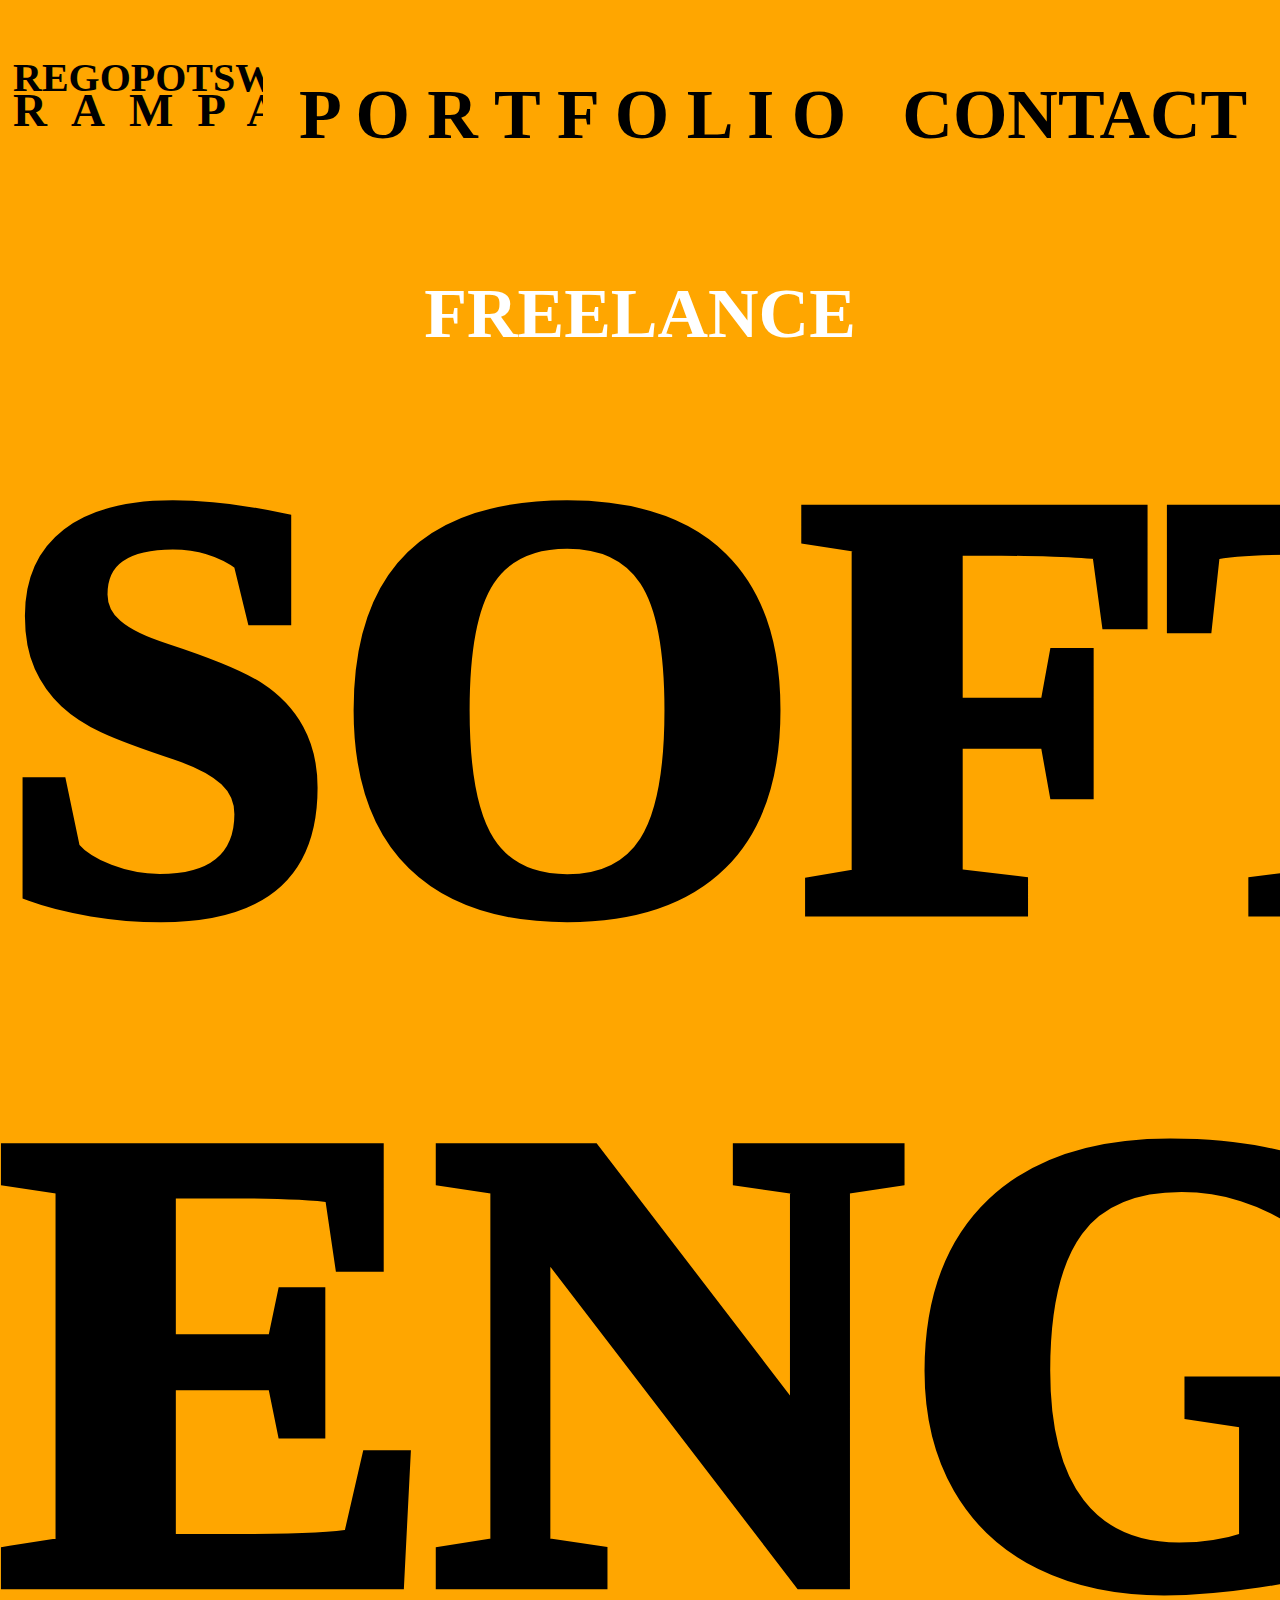
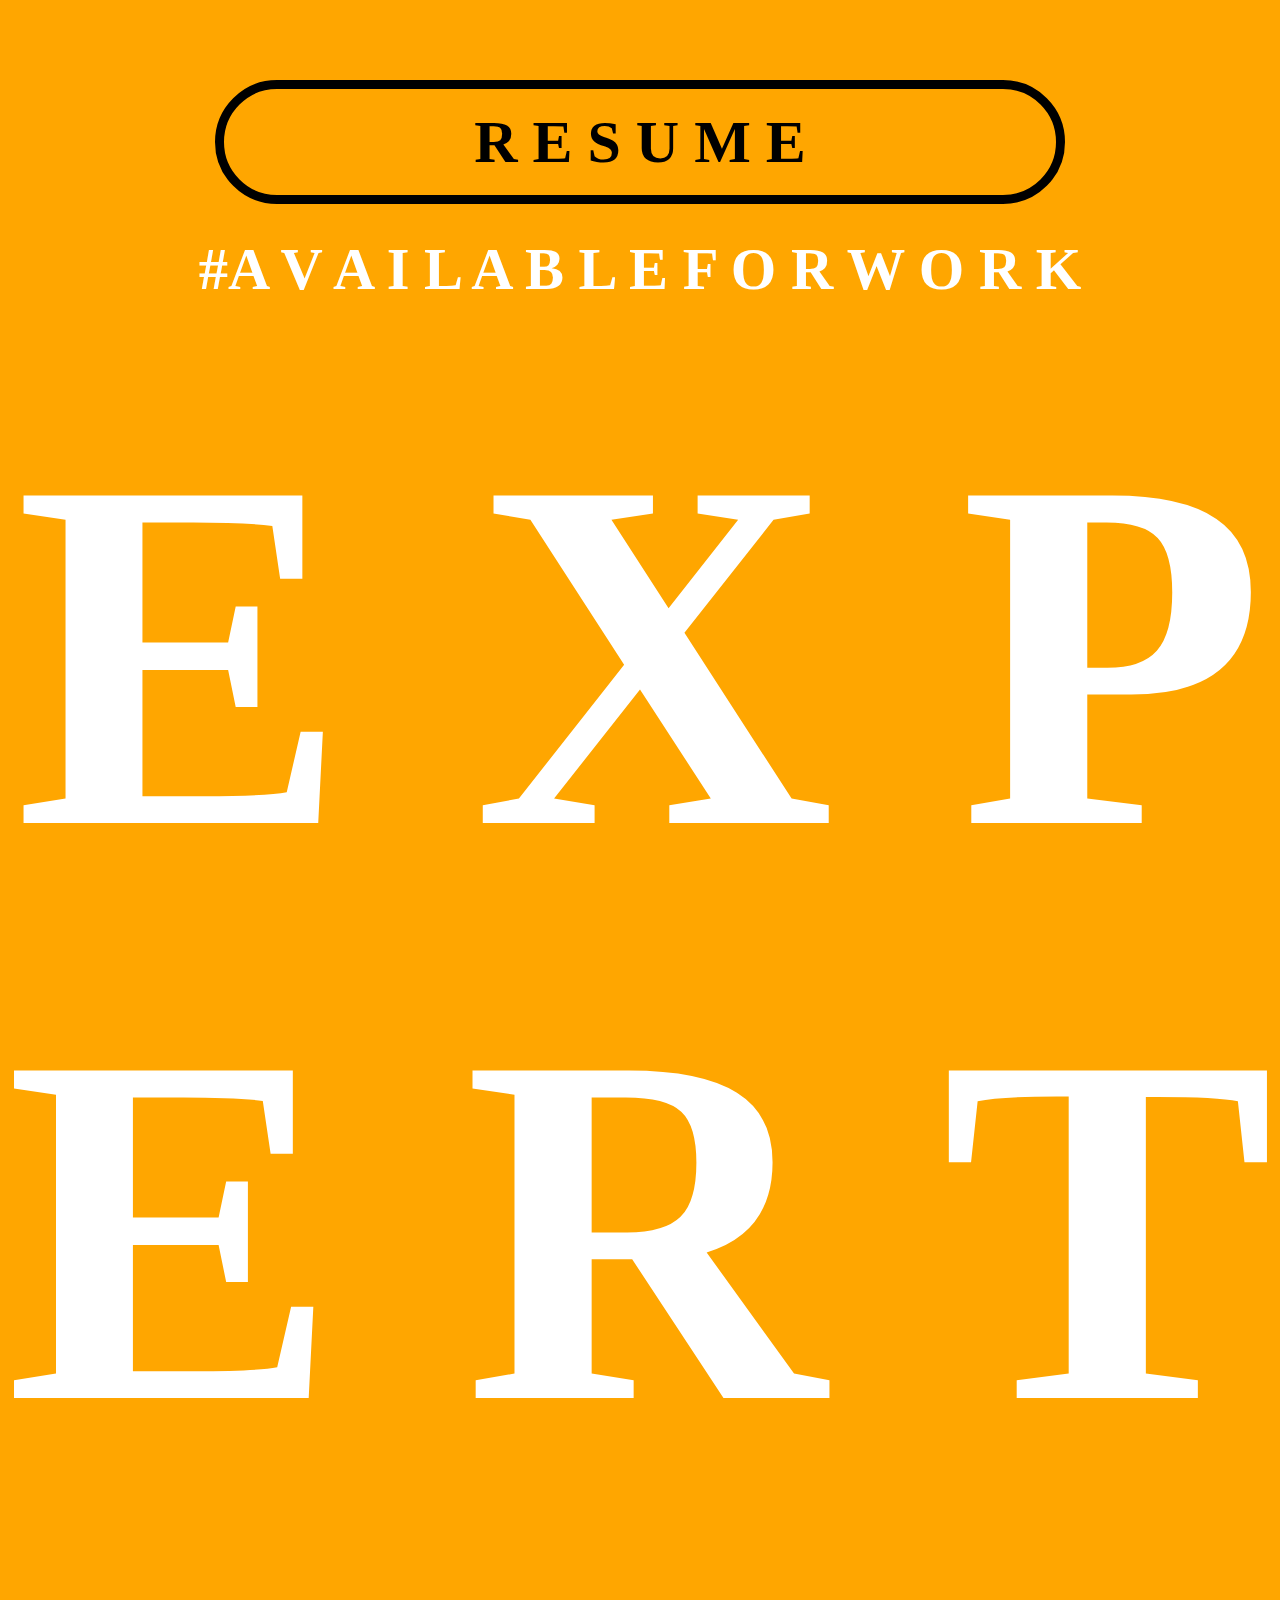
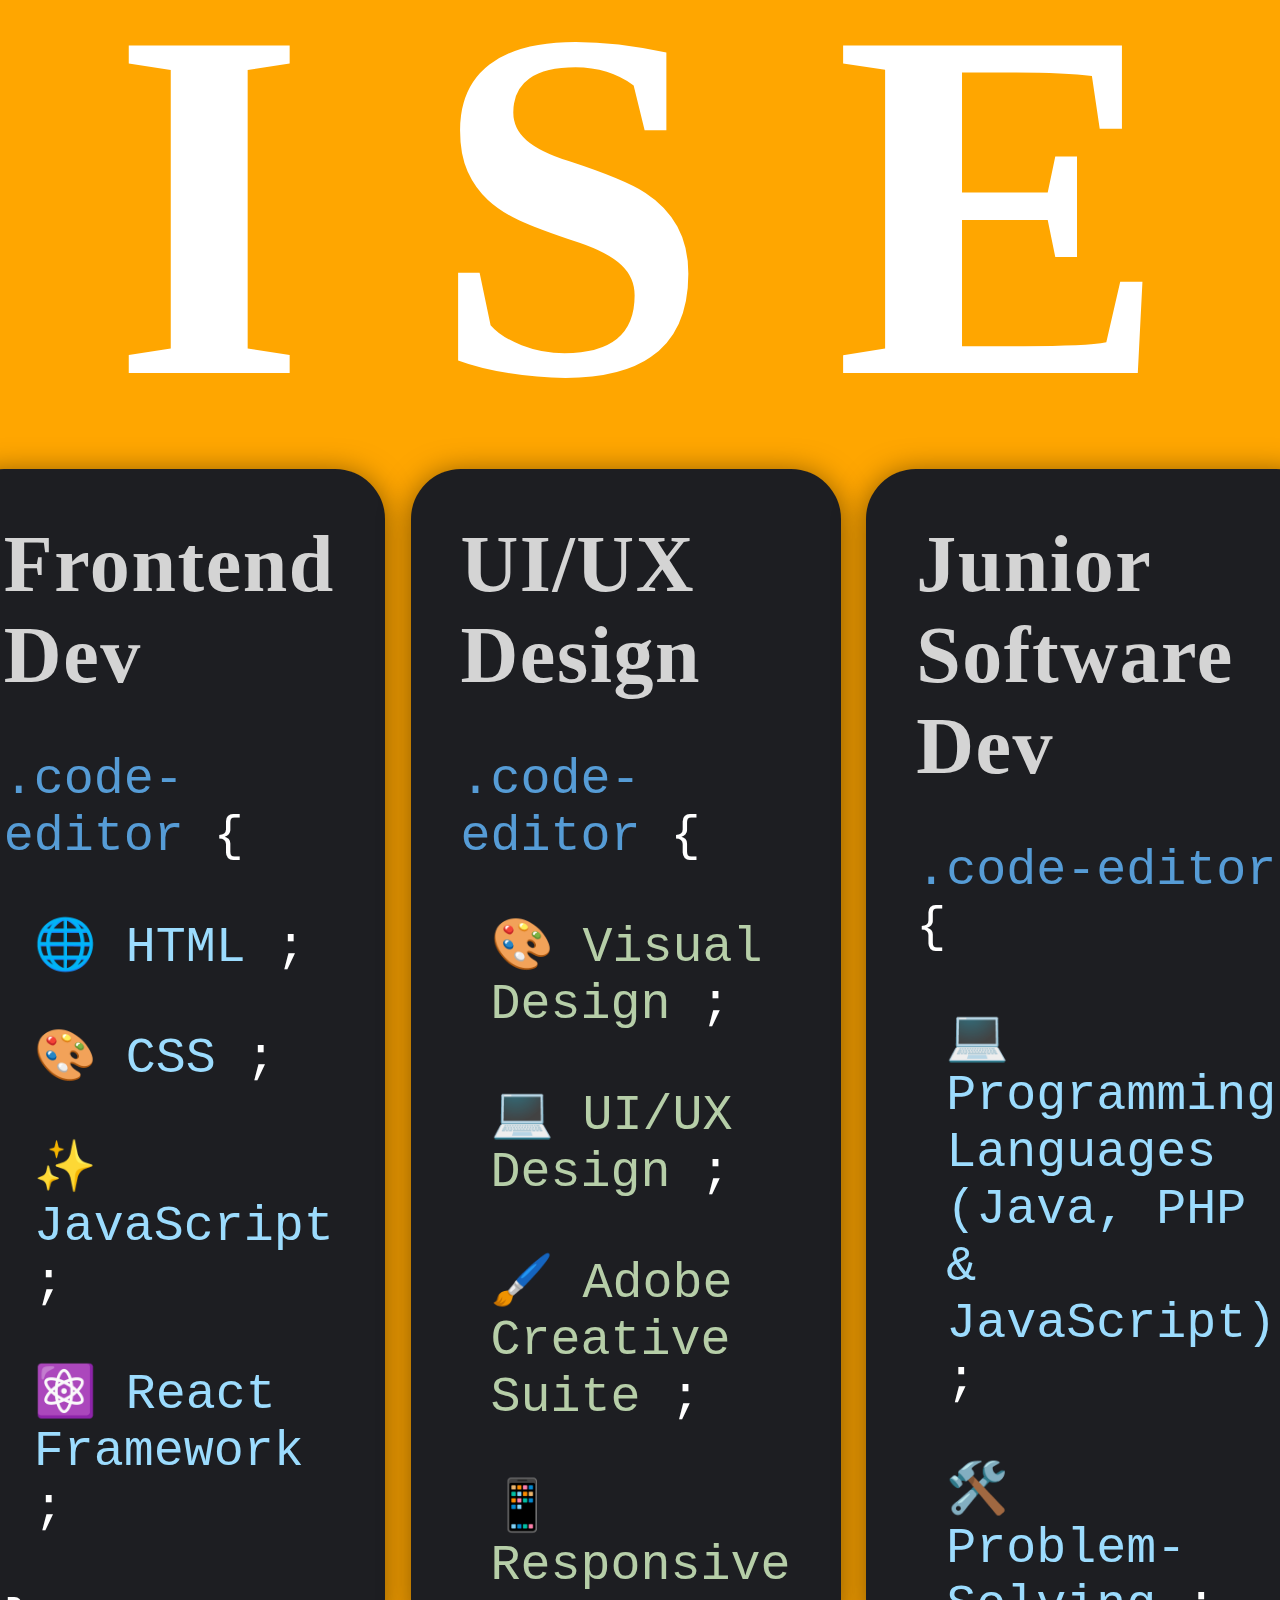
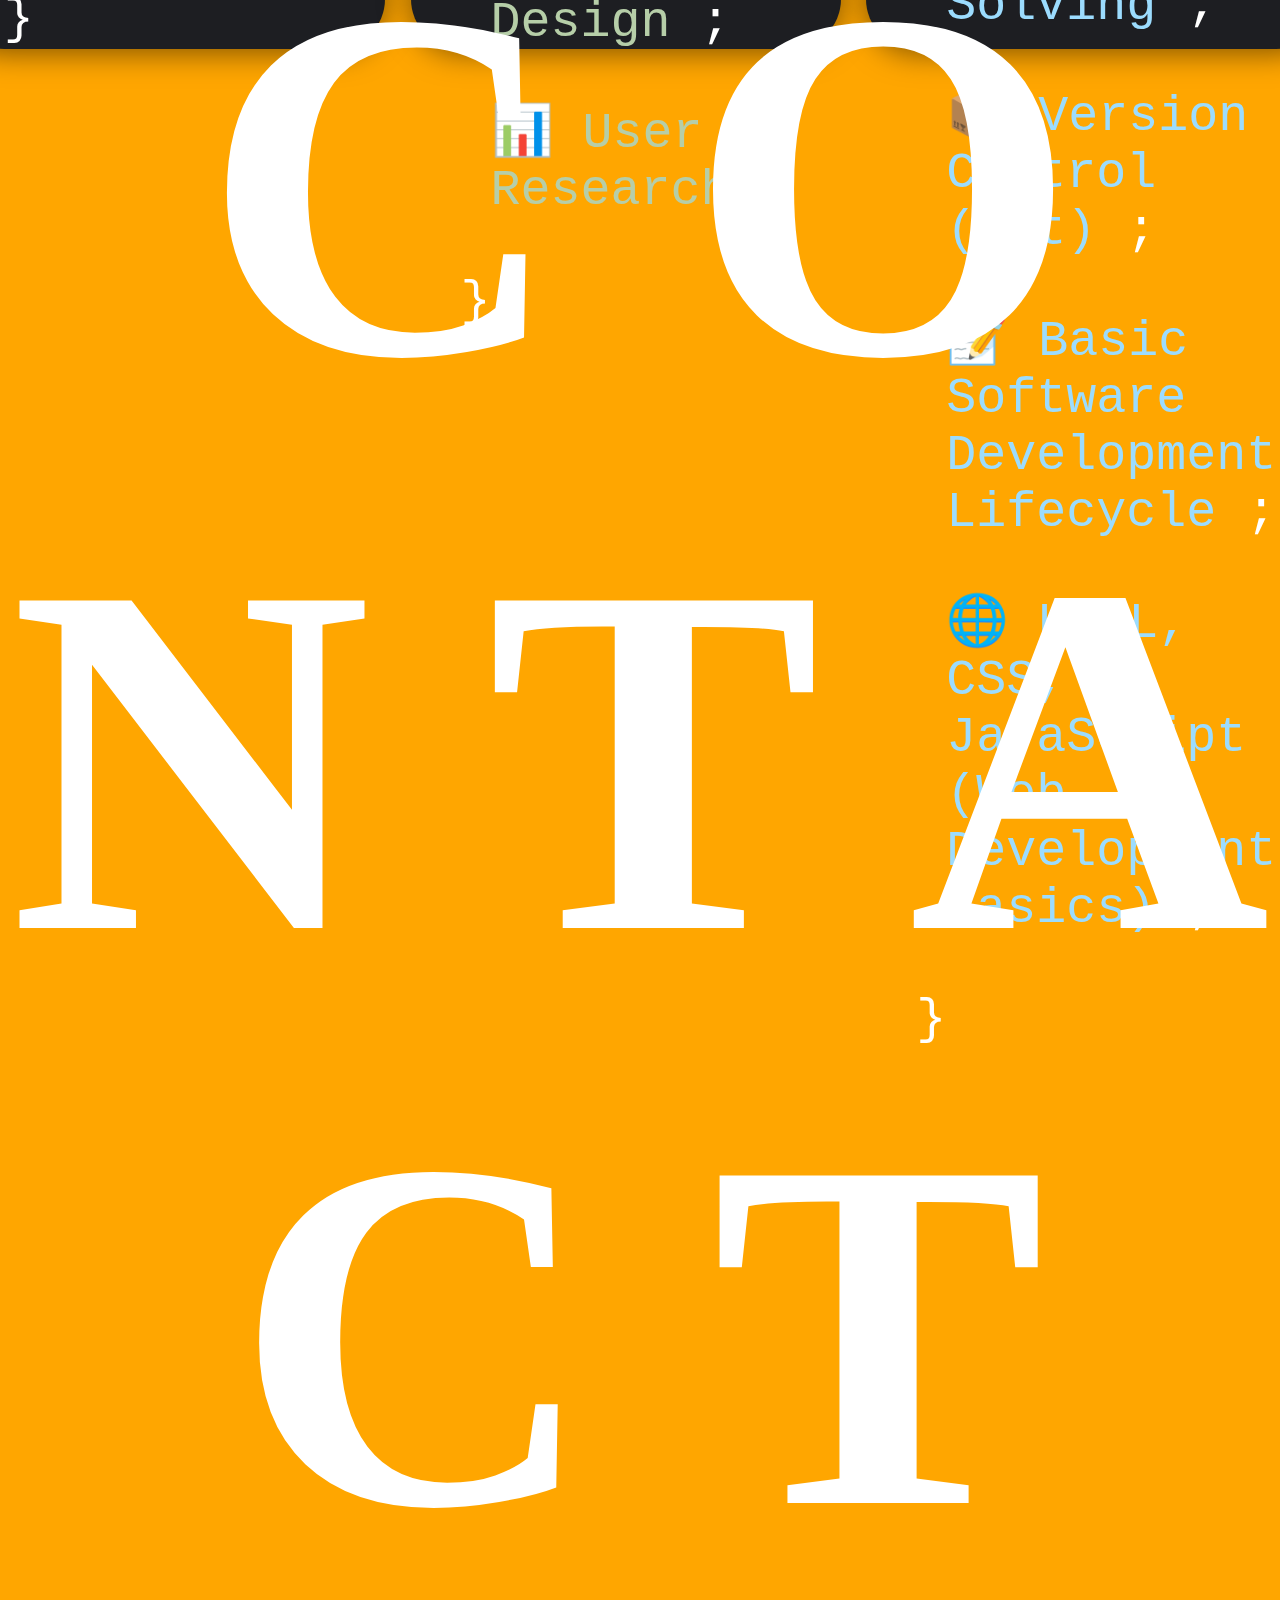
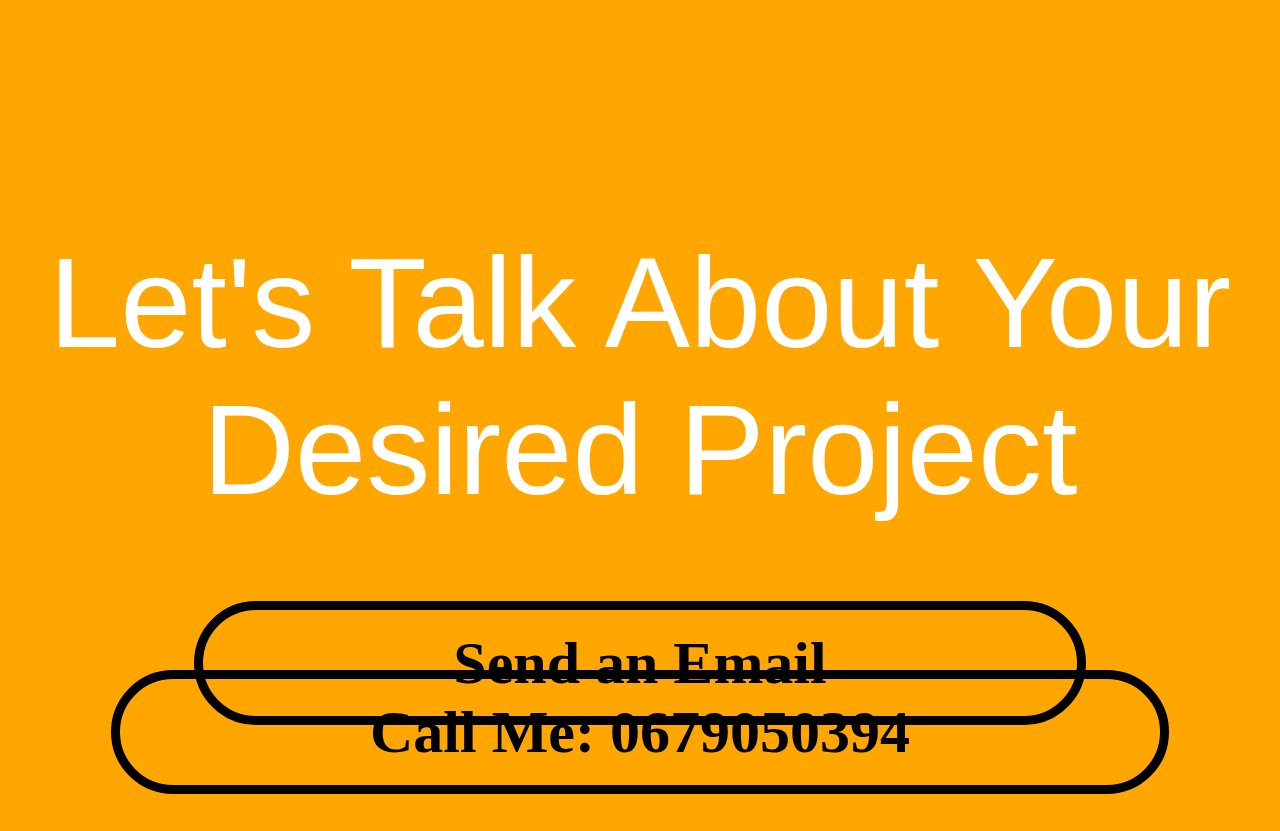
==== index.html @ 23dd773f "Add files via upload" ====
<!DOCTYPE html>
<html lang="en">
<head>
    <meta charset="UTF-8">
    <meta name="viewport" content="width=device-width, initial-scale=1.0">
    <title>Regopotswe Rampa</title>
    <link rel="stylesheet" href="style.css">
    <script src="website.js"></script>
</head>
<body>
    <nav class="navbar">
        <div class="logo">
            <svg xmlns="http://www.w3.org/2000/svg" width="250" height="200" viewBox="0 0 250 100">
                <g id="Group_1" data-name="Group 1" transform="translate(-336 -581)">
                  <text id="REGOPOTSWE" transform="translate(336 609)" font-size="40" font-family="Bahnschrift" font-weight="700"><tspan x="0" y="0">REGOPOTSWE</tspan></text>
                  <text id="RAMPA" transform="translate(336 644)" font-size="47" font-family="Bahnschrift" font-weight="700" letter-spacing="0.511em"><tspan x="0" y="0">RAMPA</tspan></text>
                </g>
              </svg>
              
        </div>
        <div class="portfolio">
            <a href="">P O R T F O L I O</a>
        </div>
        <div class="button">
            <a href="#">CONTACT</a>
        </div>
    </nav>

    <div class="freelance">
        <p>FREELANCE</p>
    </div>
    <div class="softwareContainer">
        <div class="word1">SOFTWARE</div>
        <div class="word2">ENGINEER</div>
    </div>


    <div class="buttonContainer">
        <!-- <a class="button1">E X P L O R E</a>-->
         <a href="Resume.pdf" download="Resume.pdf" class="button2">R E S U M E</a>

    </div>

    <div class="availableText">
        <h3>#A  V  A  I  L  A  B  L  E   F O R   W  O  R  K</h3>
    </div>

    <div class="experties">
        <h1 class="expertText">E X P E R T I S E</h1> 
    </div>
    <div class="cards">
        <div class="code-editor">
            <div class="header">
              <span class="title">Frontend Dev</span>
            </div>
            <div class="editor-content">
              <code class="code">
                <p><span class="color-0">.code-editor </span> <span>{</span></p>
      
                  <p class="property">
                    <span class="color-2">🌐 HTML
                      </span><span>;</span>
                  </p>
                  <p class="property">
                    <span class="color-2">🎨 CSS
                      </span><span>;</span>
                  </p>
                  <p class="property">
                    <span class="color-2">✨ JavaScript
                      </span><span>;</span>
                  </p>
                  <p class="property">
                    <span class="color-2">⚛️ React Framework
                      </span><span>;</span>
                  </p>
                <span>}</span>
              </code>
            </div>
          </div>

          <div class="code-editor">
            <div class="header">
              <span class="title">UI/UX Design</span>
            </div>
            <div class="editor-content">
              <code class="code">
                <p><span class="color-0">.code-editor </span> <span>{</span></p>
                <p class="property">
                  <span class="color-1">🎨 Visual Design
                  </span>;
                </p>
                <p class="property">
                  <span class="color-1">💻 UI/UX Design
                    
                  </span>;
                </p>
                <p class="property">
                  <span class="color-1">🖌️ Adobe Creative Suite 
                  </span>;
                </p>
                <p class="property">
                  <span class="color-1">📱 Responsive Design
                  </span>;
                </p>
                <p class="property">
                  <span class="color-1">📊 User Research
                  </span>;
                </p>
                
                <span>}</span>
              </code>
            </div>
          </div>

          <div class="code-editor">
            <div class="header">
              <span class="title">Junior Software Dev</span>
            </div>
            <div class="editor-content">
              <code class="code">
                <p><span class="color-0">.code-editor </span> <span>{</span></p>
      
                <p class="property">
                  <span class="color-2">💻 Programming Languages (Java, PHP & JavaScript)
                  </span>;
                </p>
                <p class="property">
                  <span class="color-2">🛠️ Problem-Solving
                    
                    
                  </span>;
                </p>
                <p class="property">
                  <span class="color-2">📦 Version Control (Git)
                  </span>;
                </p>
                <p class="property">
                  <span class="color-2">📝 Basic Software Development Lifecycle 
                  </span>;
                </p>
                <p class="property">
                  <span class="color-2">🌐 HTML, CSS, JavaScript (Web Development Basics)
                  </span>;
                </p>
                
                <span>}</span>
              </code>
            </div>
          </div>

    </div>

    <div class="contact">
      <h1 class="contactText">C O N T A C T</h1>
      <h2 class="catch">Let's Talk About Your Desired Project</h2>

      <div class="buttonContainer2">
        <a href="mailto:regopotswe.rampa@icloud.com" class="button1">Send an Email</a>
        <a href="tel:+27 67 905 0394" class="button2">Call Me: 0679050394</a>
      </div>
    </div>
</body>
</html>
---- style.css ----
body{
    font-family: 'Bahnschrift';
    margin: 0;
    padding: 0;
    background-color: #ffa600;
    background-position: center;
    background-size: cover;
}


.navbar {
    display: flex;
    justify-content: space-between;
    align-items: center;
    padding: 1%;
    color: #000;
}

.logo img {
    height: 40px;
}

.portfolio, .button {
    padding: 10px 20px;
}

.portfolio a, .button a {
    text-decoration: none;
    color: #000;
    font-weight: bold;
    font-size: 70px;
}
.portfolio {
    text-align: center;
}

.button:hover {
   color: #a9e7fd;
    
}
.freelance {
    text-align: center;
    font-weight: bold;
    font-size: 70px;
    color: #ffffff;
    margin-top: -2%;
}

.softwareContainer {
    text-align: center;
    display: flex;
    flex-direction: column;
    font-weight: 1000;
    font-size: 600px;
    padding: 0%;
    margin-top: 4%;
}
.word1, .word2 {
    margin-top: -5%;
}
.word2 {
    font-size: 650px;
}

.button1 {
    color: black;
    text-decoration: none;
    border: 9px solid #000000;
    font-size: 60px;
    border-radius: 80px;
    padding: 20px 250px;
    margin: 20px;
    font-weight: 700;
  }
  
  .button1:hover {
    border-color: #ffffff;
    color: white;
  }
  
  .button2 {
    color: black;
    text-decoration: none;
    border: 9px solid #000000;
    font-size: 60px;
    border-radius: 80px;
    padding: 20px 250px;
    margin: 20px;
    font-weight: 700;

  }
  
  .button2:hover {
    color: white;
    border-color: #ffffff;
  }
  
  .buttonContainer {
    text-align: center;
    text-decoration: none;
    margin-top: -2%;
    font-family: 'Bahnschrift';
  }

  .availableText {
    text-align: center;
    text-decoration: none;
    color: #ffffff;
    font-size: 50px;
    margin-top: 10px;
  }

  .expertText {
    text-align: center;
    font-size: 500px;
    margin-top: 5%;
    color: white;
  }
  .cards {
    display: flex;
    justify-content: center; 
    align-items: center;
    height: 100vh; 
    margin-top: -17%;
  }
  .code-editor {
  
    height: 1100px;
    width: 1000px;
    background-color: #1d1e22;
    box-shadow: 0px 4px 30px rgba(0, 0, 0, 0.5);
    border-radius: 50px;
    padding: 40px;
    margin: 0 1%;
  }
  
  .header {
    display: flex;
    align-items: center;
    justify-content: space-between;
    margin: 10px;
  }
  
  .title {
    font-family: 'Bahnschrift';
    font-weight: 900;
    font-size: 80px;
    letter-spacing: 1.57px;
    color: rgb(212 212 212);
  }
  
  
  .editor-content {
    margin: 0 10px 10px;
    color: white;
    font-size: 50px;
  }
  
  .property {
    margin-left: 30px;
  }
  
  .property:hover {
    cursor: text;
  }
  
  .editor-content .color-0 {
    color: rgb(86 156 214);
  }
  
  .editor-content .color-1 {
    color: rgb(182 206 168);
  }
  
  .editor-content .color-2 {
    color: rgb(156 220 254);
  }
  
  .editor-content .color-3 {
    color: rgb(207 146 120);
  }
  
  .color-preview-1,.color-preview-2 {
    height: 8px;
    width: 8px;
    border: 1px solid #fff;
    display: inline-block;
    margin-right: 3px;
  }
  
  .color-preview-1 {
    background-color: #1d1e22;
  }
  
  .color-preview-1 {
    background-color: rgba(0, 0, 0, 0.5);
  }

  .contactText {
    text-align: center;
    font-size: 500px;
    margin-top: -1%;
    color: white;
  }

  .catch{
    text-align: center;
    color: #fff;
    font: 8em sans-serif;
    margin-top: -10%;

  }
  
  .buttonContainer2 {
    text-align: center;
    text-decoration: none;
    margin: 5% 0 5% 0;
    font-family: 'Bahnschrift';
    
  }
  .catch2{
    text-align: center;
    color: #fff;
    font: 3em sans-serif;
    margin-top: 3%;
    font-family: cursive;

  }
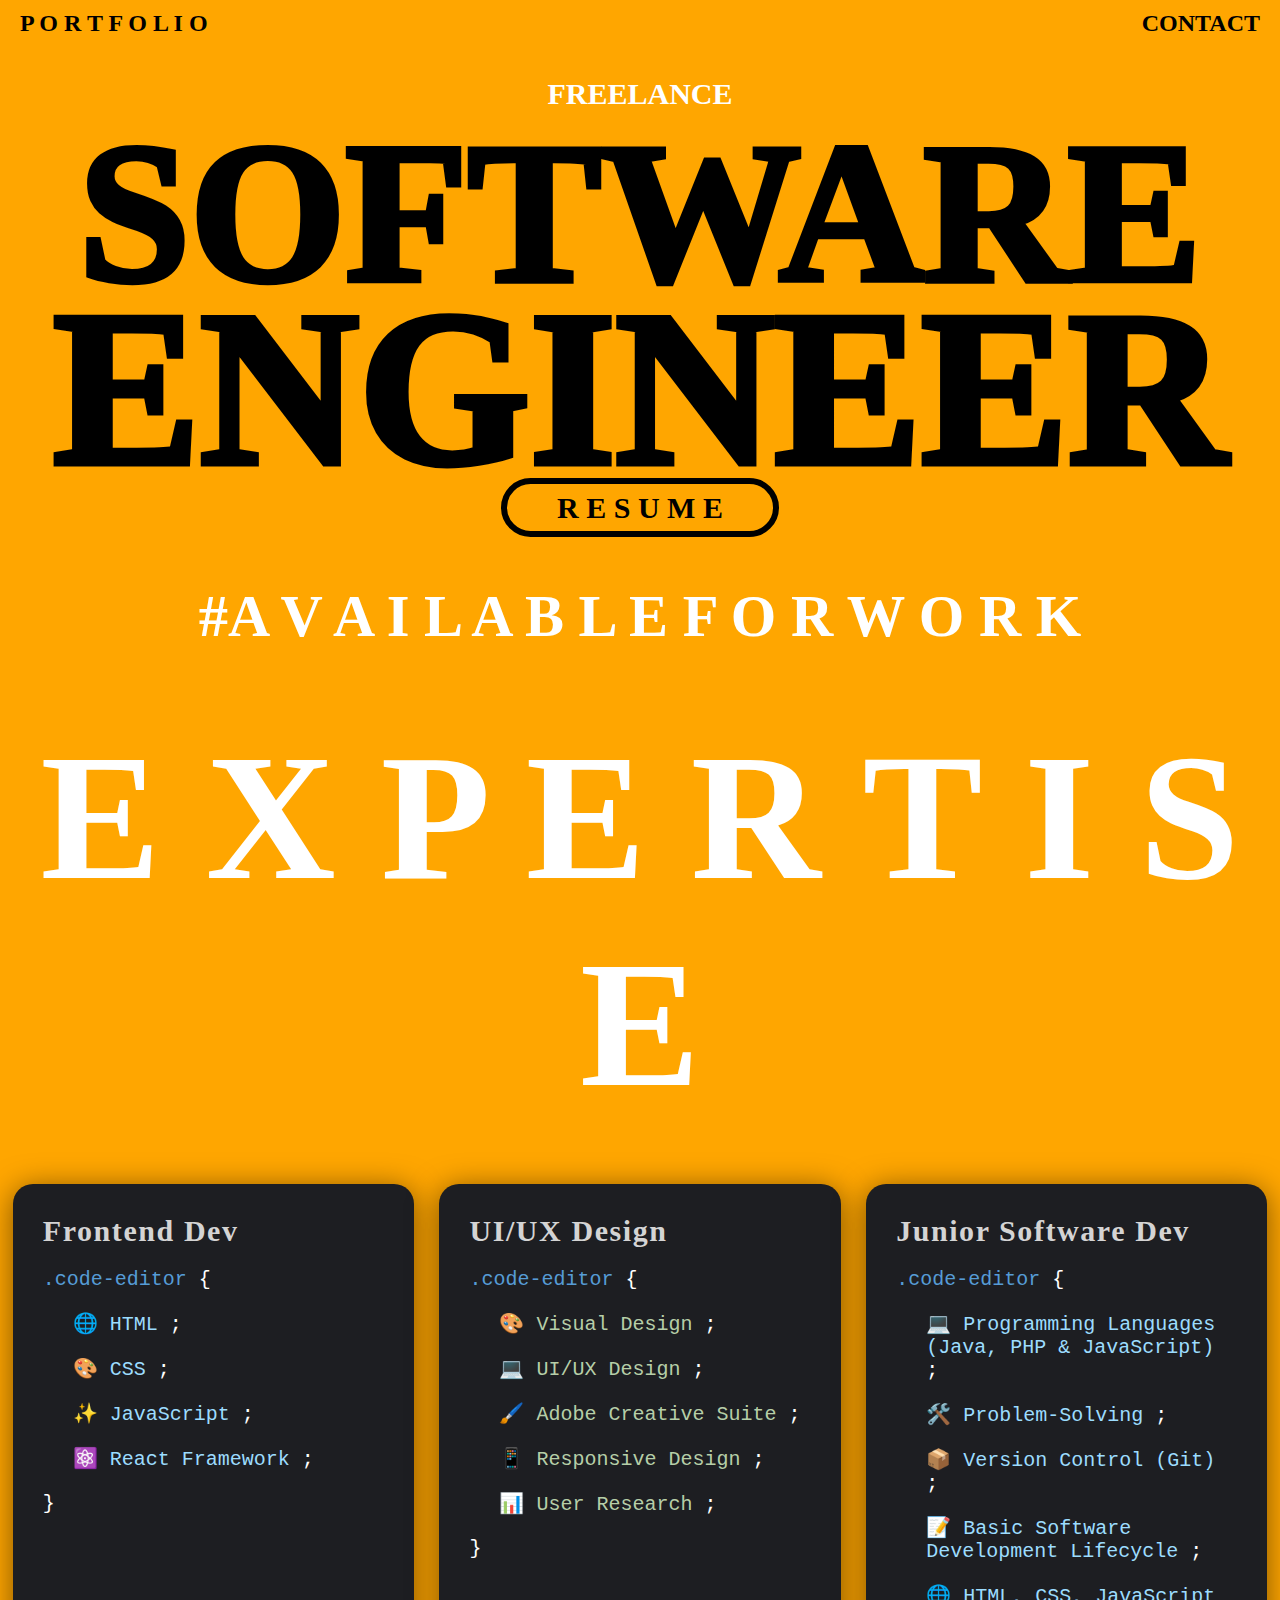
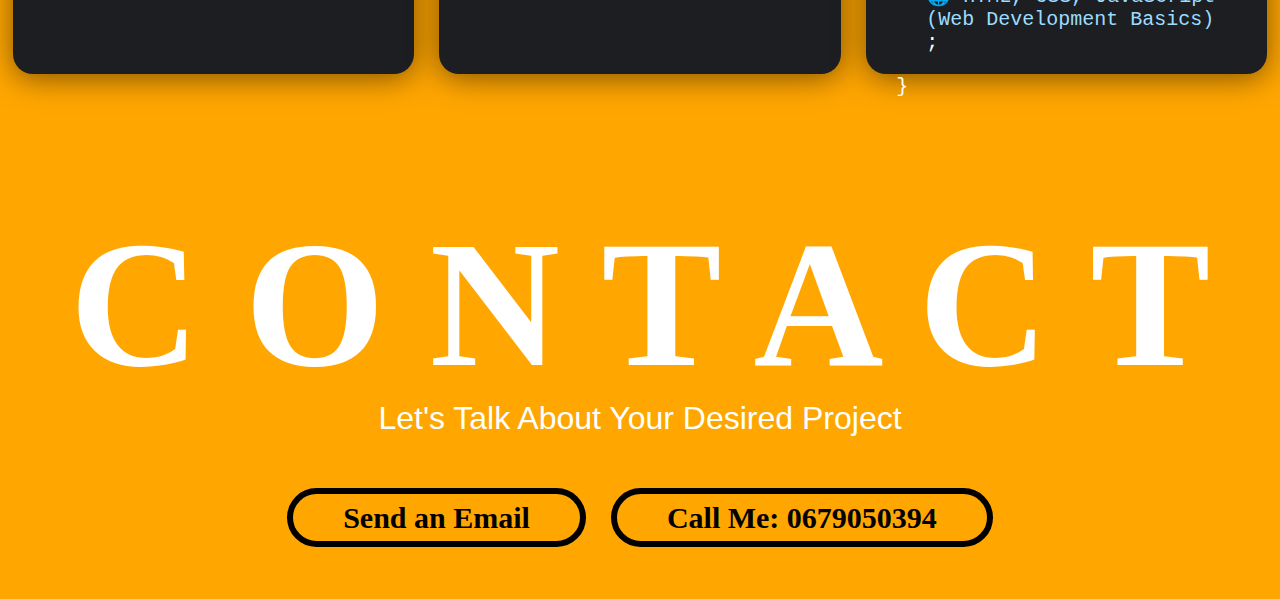
==== commit 48905788: "Update index.html" ====
--- a/index.html
+++ b/index.html
@@ -9,15 +9,7 @@
 </head>
 <body>
     <nav class="navbar">
-        <div class="logo">
-            <svg xmlns="http://www.w3.org/2000/svg" width="250" height="200" viewBox="0 0 250 100">
-                <g id="Group_1" data-name="Group 1" transform="translate(-336 -581)">
-                  <text id="REGOPOTSWE" transform="translate(336 609)" font-size="40" font-family="Bahnschrift" font-weight="700"><tspan x="0" y="0">REGOPOTSWE</tspan></text>
-                  <text id="RAMPA" transform="translate(336 644)" font-size="47" font-family="Bahnschrift" font-weight="700" letter-spacing="0.511em"><tspan x="0" y="0">RAMPA</tspan></text>
-                </g>
-              </svg>
-              
-        </div>
+       
         <div class="portfolio">
             <a href="">P O R T F O L I O</a>
         </div>
@@ -37,7 +29,7 @@
 
     <div class="buttonContainer">
         <!-- <a class="button1">E X P L O R E</a>-->
-         <a href="Resume.pdf" download="Resume.pdf" class="button2">R E S U M E</a>
+         <a href="resume.pdf" download="resume.pdf" class="button2">R E S U M E</a>
 
     </div>
 
@@ -160,4 +152,4 @@
       </div>
     </div>
 </body>
-</html>+</html>
--- a/style.css
+++ b/style.css
@@ -7,17 +7,31 @@
     background-size: cover;
 }
 
-
+ 
+@media screen and (min-width: 1024px) {
+    
+}
+
+
+@media screen and (max-width: 1024px) {
+    
+}
+
+
+@media screen and (max-width: 768px) {
+    
+}
+
+
+@media screen and (max-width: 480px) {
+    
+}
 .navbar {
     display: flex;
     justify-content: space-between;
     align-items: center;
-    padding: 1%;
     color: #000;
-}
-
-.logo img {
-    height: 40px;
+
 }
 
 .portfolio, .button {
@@ -28,7 +42,7 @@
     text-decoration: none;
     color: #000;
     font-weight: bold;
-    font-size: 70px;
+    font-size: 24px;
 }
 .portfolio {
     text-align: center;
@@ -41,9 +55,9 @@
 .freelance {
     text-align: center;
     font-weight: bold;
-    font-size: 70px;
+    font-size: 30px;
     color: #ffffff;
-    margin-top: -2%;
+    margin-top: 1%;
 }
 
 .softwareContainer {
@@ -51,7 +65,7 @@
     display: flex;
     flex-direction: column;
     font-weight: 1000;
-    font-size: 600px;
+    font-size: 200px;
     padding: 0%;
     margin-top: 4%;
 }
@@ -59,17 +73,17 @@
     margin-top: -5%;
 }
 .word2 {
-    font-size: 650px;
+    font-size: 220px;
 }
 
 .button1 {
     color: black;
     text-decoration: none;
-    border: 9px solid #000000;
-    font-size: 60px;
+    border: 6px solid #000000;
+    font-size: 30px;
     border-radius: 80px;
-    padding: 20px 250px;
-    margin: 20px;
+    padding: 7px 50px;
+    margin: 10px;
     font-weight: 700;
   }
   
@@ -81,11 +95,11 @@
   .button2 {
     color: black;
     text-decoration: none;
-    border: 9px solid #000000;
-    font-size: 60px;
+    border: 6px solid #000000;
+    font-size: 30px;
     border-radius: 80px;
-    padding: 20px 250px;
-    margin: 20px;
+    padding: 7px 50px;
+    margin: 10px;
     font-weight: 700;
 
   }
@@ -112,7 +126,7 @@
 
   .expertText {
     text-align: center;
-    font-size: 500px;
+    font-size: 180px;
     margin-top: 5%;
     color: white;
   }
@@ -120,17 +134,17 @@
     display: flex;
     justify-content: center; 
     align-items: center;
-    height: 100vh; 
-    margin-top: -17%;
+    height: 40vh; 
+    margin-top: 5%;
   }
   .code-editor {
   
-    height: 1100px;
+    height: 450px;
     width: 1000px;
     background-color: #1d1e22;
     box-shadow: 0px 4px 30px rgba(0, 0, 0, 0.5);
-    border-radius: 50px;
-    padding: 40px;
+    border-radius: 20px;
+    padding: 20px;
     margin: 0 1%;
   }
   
@@ -144,7 +158,7 @@
   .title {
     font-family: 'Bahnschrift';
     font-weight: 900;
-    font-size: 80px;
+    font-size: 30px;
     letter-spacing: 1.57px;
     color: rgb(212 212 212);
   }
@@ -153,7 +167,7 @@
   .editor-content {
     margin: 0 10px 10px;
     color: white;
-    font-size: 50px;
+    font-size: 20px;
   }
   
   .property {
@@ -198,15 +212,15 @@
 
   .contactText {
     text-align: center;
-    font-size: 500px;
-    margin-top: -1%;
+    font-size: 180px;
+    margin-top: 15%;
     color: white;
   }
 
   .catch{
     text-align: center;
     color: #fff;
-    font: 8em sans-serif;
+    font: 2em sans-serif;
     margin-top: -10%;
 
   }
@@ -216,6 +230,7 @@
     text-decoration: none;
     margin: 5% 0 5% 0;
     font-family: 'Bahnschrift';
+    font-size: 20px;
     
   }
   .catch2{
@@ -226,6 +241,9 @@
     font-family: cursive;
 
   }
-
-  
-  +.creator {
+  text-align: center;
+  font-weight: 300%;
+}
+  
+  
